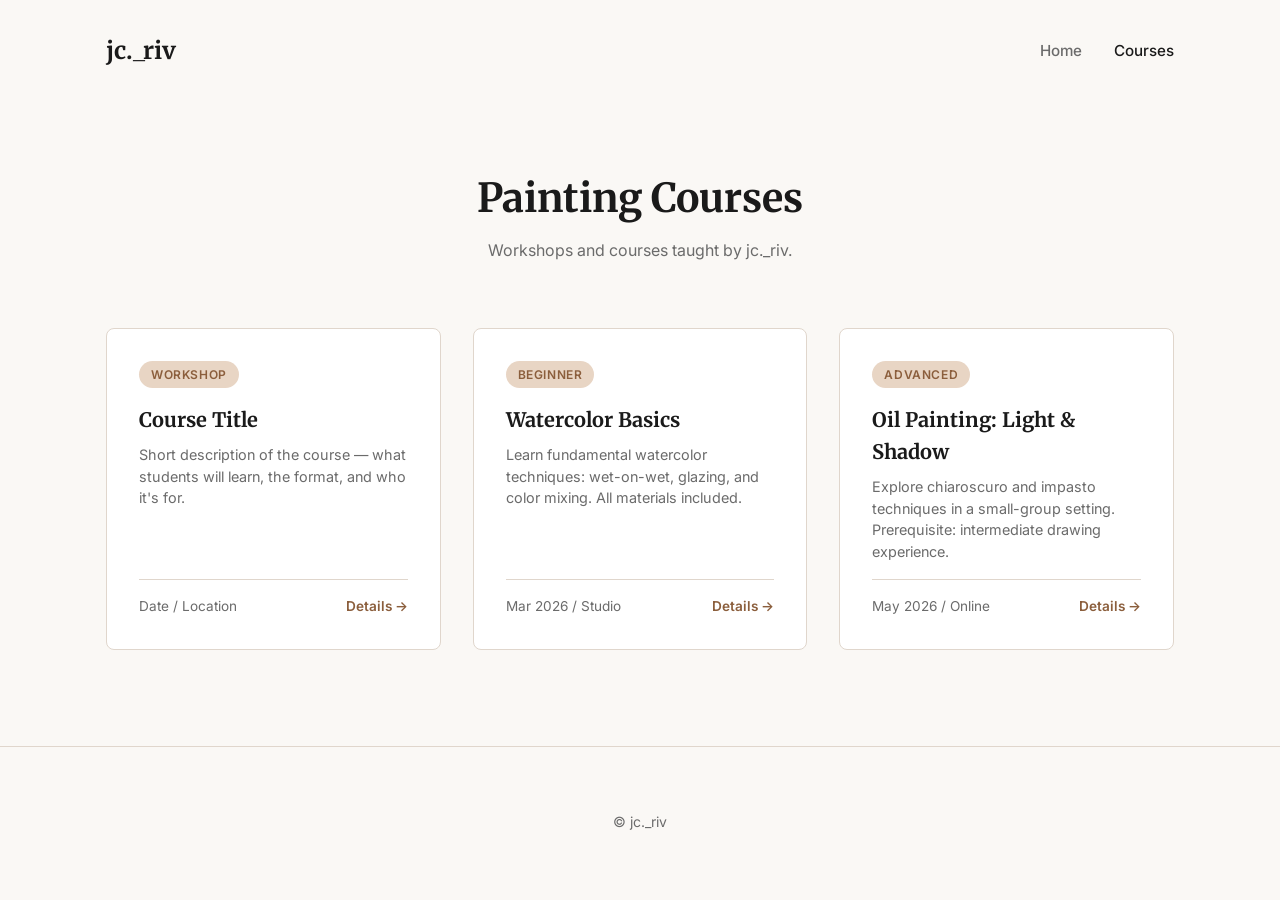
==== courses/index.html @ fb712dcd "first load" ====
<!DOCTYPE html>
<html lang="en">
<head>
  <title>Painting Courses — jc._riv</title>
  <meta charset="UTF-8" />
  <meta name="viewport" content="width=device-width, initial-scale=1.0" />
  <link rel="preconnect" href="https://fonts.googleapis.com" />
  <link rel="preconnect" href="https://fonts.gstatic.com" crossorigin />
  <link href="https://fonts.googleapis.com/css2?family=Inter:wght@400;500;700&family=Merriweather:wght@400;700&display=swap" rel="stylesheet" />
  <link rel="stylesheet" href="../styles.css" />
  <style>
    .courses-header {
      text-align: center;
      padding: var(--spacing-xl) var(--spacing-md) var(--spacing-lg);
    }

    .courses-header h1 {
      font-family: var(--font-serif);
      font-size: 2.5rem;
      margin-bottom: var(--spacing-sm);
    }

    .courses-header p {
      color: var(--color-muted);
      max-width: 600px;
      margin: 0 auto;
    }

    .course-grid {
      display: grid;
      grid-template-columns: repeat(auto-fill, minmax(320px, 1fr));
      gap: var(--spacing-lg);
      padding: var(--spacing-lg) var(--spacing-md);
      max-width: var(--max-width);
      margin: 0 auto;
    }

    /* ===== COURSE CARD ===== */
    /* To add a new course: copy one <article> block below,
       paste it inside .course-grid, and change the content. */

    .course-card {
      background: #fff;
      border: 1px solid var(--color-border);
      border-radius: var(--border-radius);
      padding: var(--spacing-lg);
      display: flex;
      flex-direction: column;
      transition: box-shadow var(--transition);
    }

    .course-card:hover {
      box-shadow: 0 4px 16px rgba(0, 0, 0, 0.08);
    }

    .course-card .tag {
      display: inline-block;
      background: var(--color-accent-light);
      color: var(--color-accent);
      font-size: 0.75rem;
      font-weight: 600;
      text-transform: uppercase;
      letter-spacing: 0.05em;
      padding: 0.25rem 0.75rem;
      border-radius: 100px;
      margin-bottom: var(--spacing-md);
      align-self: flex-start;
    }

    .course-card h3 {
      font-family: var(--font-serif);
      font-size: 1.25rem;
      margin-bottom: var(--spacing-sm);
    }

    .course-card p {
      color: var(--color-muted);
      font-size: 0.9rem;
      line-height: 1.5;
      margin-bottom: var(--spacing-md);
      flex: 1;
    }

    .course-card .meta {
      font-size: 0.85rem;
      color: var(--color-muted);
      border-top: 1px solid var(--color-border);
      padding-top: var(--spacing-md);
      display: flex;
      justify-content: space-between;
      align-items: center;
    }

    .course-card .meta a {
      font-weight: 600;
    }

    @media (max-width: 480px) {
      .course-grid {
        grid-template-columns: 1fr;
      }
    }
  </style>
</head>
<body>

  <nav>
    <a href="../index.html" class="logo">jc._riv</a>
    <ul>
      <li><a href="../index.html">Home</a></li>
      <li><a href="index.html" class="active">Courses</a></li>
    </ul>
  </nav>

  <main>
    <section class="courses-header">
      <h1>Painting Courses</h1>
      <p>Workshops and courses taught by jc._riv.</p>
    </section>

    <section class="course-grid">

      <!-- ================================================================
           COURSE CARD TEMPLATE — Copy this <article> block to add a new course
           ================================================================ -->
      <article class="course-card">
        <span class="tag">Workshop</span>
        <h3>Course Title</h3>
        <p>Short description of the course — what students will learn, the format, and who it's for.</p>
        <div class="meta">
          <span>Date / Location</span>
          <a href="#">Details →</a>
        </div>
      </article>
      <!-- ===== END COURSE CARD TEMPLATE ===== -->

      <!-- Example course (delete or keep as reference) -->
      <article class="course-card">
        <span class="tag">Beginner</span>
        <h3>Watercolor Basics</h3>
        <p>Learn fundamental watercolor techniques: wet-on-wet, glazing, and color mixing. All materials included.</p>
        <div class="meta">
          <span>Mar 2026 / Studio</span>
          <a href="#">Details →</a>
        </div>
      </article>

      <article class="course-card">
        <span class="tag">Advanced</span>
        <h3>Oil Painting: Light &amp; Shadow</h3>
        <p>Explore chiaroscuro and impasto techniques in a small-group setting. Prerequisite: intermediate drawing experience.</p>
        <div class="meta">
          <span>May 2026 / Online</span>
          <a href="#">Details →</a>
        </div>
      </article>

    </section>
  </main>

  <footer>
    <p>&copy; jc._riv</p>
  </footer>

</body>
</html>
---- styles.css ----
:root {
  --color-bg: #faf8f5;
  --color-text: #1a1a1a;
  --color-muted: #6b6b6b;
  --color-accent: #8b5e3c;
  --color-accent-light: #e8d5c4;
  --color-border: #e0d6cc;
  --font-sans: 'Inter', system-ui, -apple-system, sans-serif;
  --font-serif: 'Merriweather', Georgia, serif;
  --spacing-xs: 0.25rem;
  --spacing-sm: 0.5rem;
  --spacing-md: 1rem;
  --spacing-lg: 2rem;
  --spacing-xl: 4rem;
  --max-width: 1100px;
  --border-radius: 8px;
  --transition: 200ms ease;
}

*,
*::before,
*::after {
  margin: 0;
  padding: 0;
  box-sizing: border-box;
}

html {
  scroll-behavior: smooth;
}

body {
  font-family: var(--font-sans);
  color: var(--color-text);
  background: var(--color-bg);
  line-height: 1.6;
  -webkit-font-smoothing: antialiased;
}

img {
  max-width: 100%;
  height: auto;
  display: block;
}

a {
  color: var(--color-accent);
  text-decoration: none;
  transition: color var(--transition);
}

a:hover {
  color: var(--color-text);
}

/* ========== Navigation ========== */

nav {
  padding: var(--spacing-lg) var(--spacing-md);
  max-width: var(--max-width);
  margin: 0 auto;
  display: flex;
  justify-content: space-between;
  align-items: center;
  flex-wrap: wrap;
  gap: var(--spacing-md);
}

nav .logo {
  font-family: var(--font-serif);
  font-size: 1.5rem;
  font-weight: 700;
  color: var(--color-text);
}

nav ul {
  list-style: none;
  display: flex;
  flex-wrap: wrap;
  gap: var(--spacing-lg);
}

nav a {
  font-size: 0.95rem;
  font-weight: 500;
  color: var(--color-muted);
}

nav a:hover,
nav a.active {
  color: var(--color-text);
}

/* ========== Footer ========== */

footer {
  text-align: center;
  padding: var(--spacing-xl) var(--spacing-md);
  color: var(--color-muted);
  font-size: 0.875rem;
  border-top: 1px solid var(--color-border);
  margin-top: var(--spacing-xl);
}

/* ========== Utility ========== */

.container {
  max-width: var(--max-width);
  margin: 0 auto;
  padding: 0 var(--spacing-md);
}

.sr-only {
  position: absolute;
  width: 1px;
  height: 1px;
  padding: 0;
  margin: -1px;
  overflow: hidden;
  clip: rect(0, 0, 0, 0);
  border: 0;
}
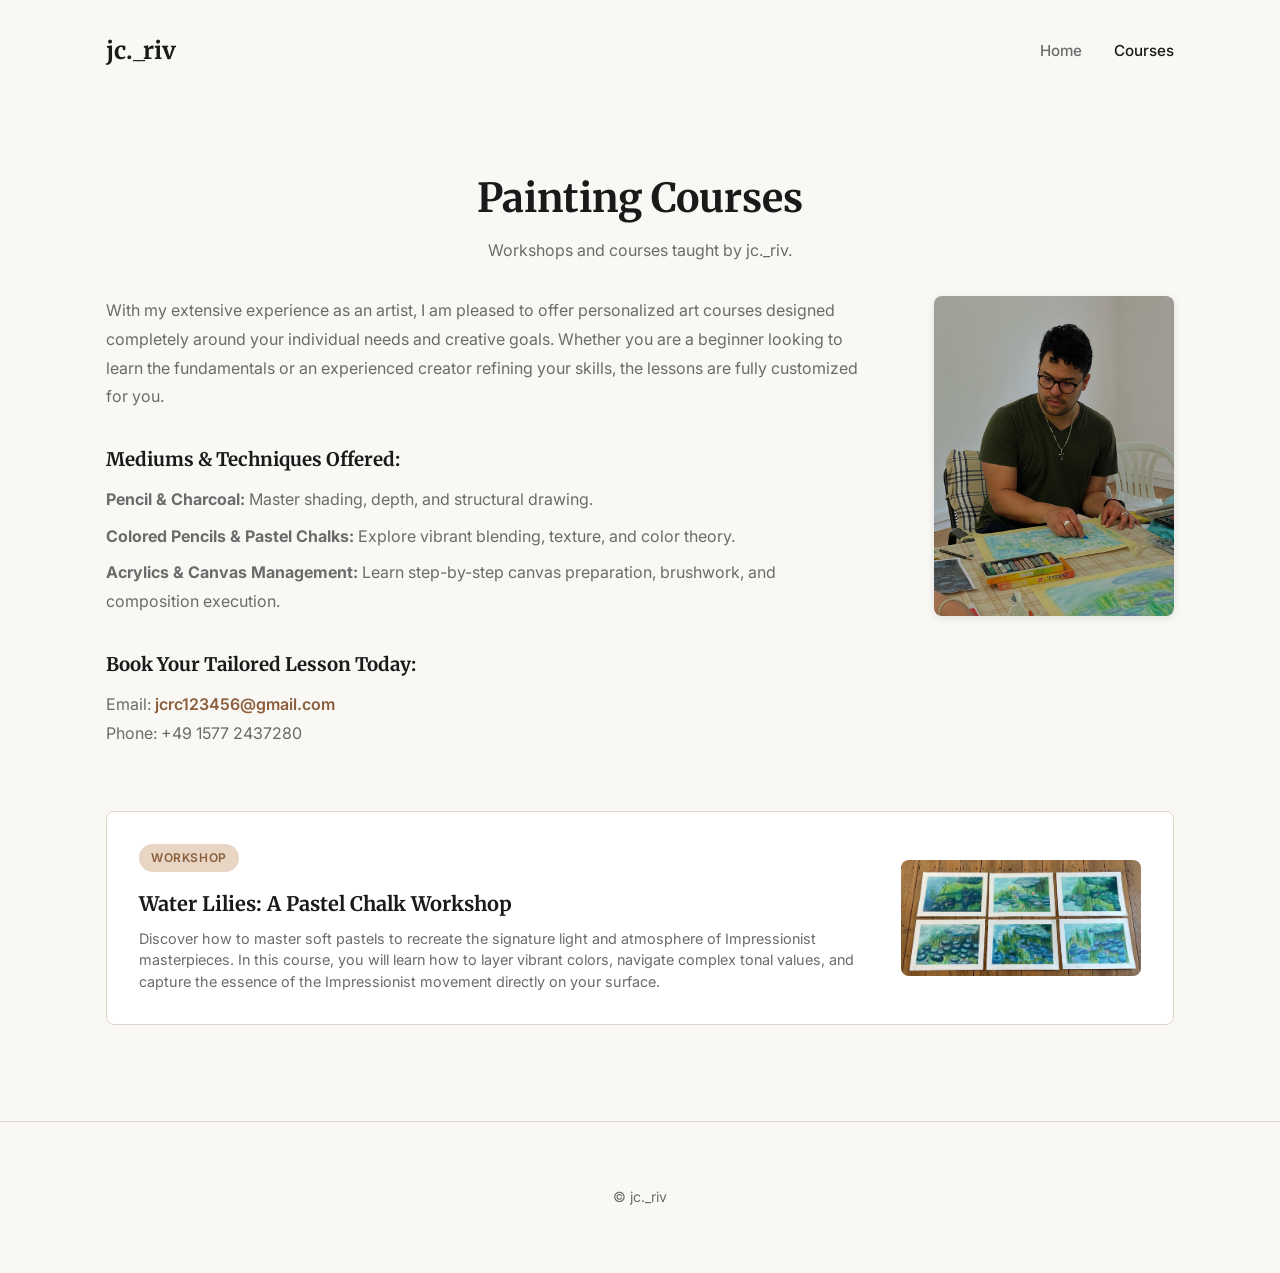
==== commit 3bbb14f7: "fist full update" ====
--- a/courses/index.html
+++ b/courses/index.html
@@ -26,10 +26,53 @@
       margin: 0 auto;
     }
 
+    .courses-intro {
+      max-width: var(--max-width);
+      margin: 0 auto;
+      padding: 0 var(--spacing-md) var(--spacing-lg);
+      color: var(--color-muted);
+      line-height: 1.8;
+      display: flex;
+      gap: var(--spacing-xl);
+      align-items: flex-start;
+    }
+
+    .courses-intro .intro-text {
+      flex: 1;
+    }
+
+    .courses-intro .intro-image {
+      width: 240px;
+      flex-shrink: 0;
+    }
+
+    .courses-intro .intro-image img {
+      width: 100%;
+      border-radius: var(--border-radius);
+      box-shadow: 0 2px 8px rgba(0, 0, 0, 0.1);
+    }
+
+    .courses-intro h3 {
+      font-family: var(--font-serif);
+      color: var(--color-text);
+      margin-top: var(--spacing-lg);
+      margin-bottom: var(--spacing-sm);
+    }
+
+    .courses-intro ul {
+      list-style: none;
+      padding: 0;
+    }
+
+    .courses-intro li {
+      margin-bottom: var(--spacing-sm);
+    }
+
+    .courses-intro a {
+      font-weight: 600;
+    }
+
     .course-grid {
-      display: grid;
-      grid-template-columns: repeat(auto-fill, minmax(320px, 1fr));
-      gap: var(--spacing-lg);
       padding: var(--spacing-lg) var(--spacing-md);
       max-width: var(--max-width);
       margin: 0 auto;
@@ -45,12 +88,17 @@
       border-radius: var(--border-radius);
       padding: var(--spacing-lg);
       display: flex;
-      flex-direction: column;
+      gap: var(--spacing-lg);
+      align-items: center;
       transition: box-shadow var(--transition);
     }
 
     .course-card:hover {
       box-shadow: 0 4px 16px rgba(0, 0, 0, 0.08);
+    }
+
+    .course-card .card-text {
+      flex: 1;
     }
 
     .course-card .tag {
@@ -64,7 +112,6 @@
       padding: 0.25rem 0.75rem;
       border-radius: 100px;
       margin-bottom: var(--spacing-md);
-      align-self: flex-start;
     }
 
     .course-card h3 {
@@ -77,22 +124,72 @@
       color: var(--color-muted);
       font-size: 0.9rem;
       line-height: 1.5;
-      margin-bottom: var(--spacing-md);
-      flex: 1;
-    }
-
-    .course-card .meta {
-      font-size: 0.85rem;
-      color: var(--color-muted);
-      border-top: 1px solid var(--color-border);
-      padding-top: var(--spacing-md);
+    }
+
+    .course-card .card-image {
+      width: 240px;
+      flex-shrink: 0;
+    }
+
+    .course-card .card-image img {
+      width: 100%;
+      border-radius: var(--border-radius);
+      cursor: zoom-in;
+    }
+
+    /* ===== Lightbox ===== */
+    .lightbox {
+      display: none;
+      position: fixed;
+      inset: 0;
+      background: rgba(0, 0, 0, 0.9);
+      z-index: 999;
+      justify-content: center;
+      align-items: center;
+      cursor: zoom-out;
+    }
+
+    .lightbox:target {
       display: flex;
-      justify-content: space-between;
-      align-items: center;
-    }
-
-    .course-card .meta a {
-      font-weight: 600;
+    }
+
+    .lightbox img {
+      max-width: 95vw;
+      max-height: 95vh;
+      object-fit: contain;
+      border-radius: 4px;
+    }
+
+    .lightbox .close {
+      position: fixed;
+      top: var(--spacing-md);
+      right: var(--spacing-lg);
+      font-size: 2.5rem;
+      color: #fff;
+      text-decoration: none;
+      line-height: 1;
+      cursor: pointer;
+      z-index: 1000;
+    }
+
+    @media (max-width: 600px) {
+      .course-card {
+        flex-direction: column;
+      }
+
+      .course-card .card-image {
+        width: 100%;
+        max-width: 300px;
+      }
+
+      .courses-intro {
+        flex-direction: column;
+      }
+
+      .courses-intro .intro-image {
+        width: 100%;
+        max-width: 300px;
+      }
     }
 
     @media (max-width: 480px) {
@@ -118,44 +215,46 @@
       <p>Workshops and courses taught by jc._riv.</p>
     </section>
 
+    <section class="courses-intro">
+      <div class="intro-text">
+        <p>With my extensive experience as an artist, I am pleased to offer personalized art courses designed completely around your individual needs and creative goals. Whether you are a beginner looking to learn the fundamentals or an experienced creator refining your skills, the lessons are fully customized for you.</p>
+
+        <h3>Mediums &amp; Techniques Offered:</h3>
+        <ul>
+          <li><strong>Pencil &amp; Charcoal:</strong> Master shading, depth, and structural drawing.</li>
+          <li><strong>Colored Pencils &amp; Pastel Chalks:</strong> Explore vibrant blending, texture, and color theory.</li>
+          <li><strong>Acrylics &amp; Canvas Management:</strong> Learn step-by-step canvas preparation, brushwork, and composition execution.</li>
+        </ul>
+
+        <h3>Book Your Tailored Lesson Today:</h3>
+        <p>Email: <a href="mailto:jcrc123456@gmail.com">jcrc123456@gmail.com</a><br />Phone: +49 1577 2437280</p>
+      </div>
+      <div class="intro-image">
+        <img src="../assets/images/courses/pastel-chalk/author_workhsop.jpeg" alt="Author" />
+      </div>
+    </section>
+
     <section class="course-grid">
 
-      <!-- ================================================================
-           COURSE CARD TEMPLATE — Copy this <article> block to add a new course
-           ================================================================ -->
       <article class="course-card">
-        <span class="tag">Workshop</span>
-        <h3>Course Title</h3>
-        <p>Short description of the course — what students will learn, the format, and who it's for.</p>
-        <div class="meta">
-          <span>Date / Location</span>
-          <a href="#">Details →</a>
+        <div class="card-text">
+          <span class="tag">Workshop</span>
+          <h3>Water Lilies: A Pastel Chalk Workshop</h3>
+          <p>Discover how to master soft pastels to recreate the signature light and atmosphere of Impressionist masterpieces. In this course, you will learn how to layer vibrant colors, navigate complex tonal values, and capture the essence of the Impressionist movement directly on your surface.</p>
+        </div>
+        <div class="card-image">
+          <a href="#lb-course">
+            <img src="../assets/images/courses/pastel-chalk/pastel-chalk-workshop-2.jpeg" alt="Pastel Chalk Workshop" />
+          </a>
         </div>
       </article>
-      <!-- ===== END COURSE CARD TEMPLATE ===== -->
-
-      <!-- Example course (delete or keep as reference) -->
-      <article class="course-card">
-        <span class="tag">Beginner</span>
-        <h3>Watercolor Basics</h3>
-        <p>Learn fundamental watercolor techniques: wet-on-wet, glazing, and color mixing. All materials included.</p>
-        <div class="meta">
-          <span>Mar 2026 / Studio</span>
-          <a href="#">Details →</a>
-        </div>
-      </article>
-
-      <article class="course-card">
-        <span class="tag">Advanced</span>
-        <h3>Oil Painting: Light &amp; Shadow</h3>
-        <p>Explore chiaroscuro and impasto techniques in a small-group setting. Prerequisite: intermediate drawing experience.</p>
-        <div class="meta">
-          <span>May 2026 / Online</span>
-          <a href="#">Details →</a>
-        </div>
-      </article>
 
     </section>
+
+    <div class="lightbox" id="lb-course">
+      <a href="#" class="close">&times;</a>
+      <img src="../assets/images/courses/pastel-chalk/pastel-chalk-workshop-2.jpeg" alt="Pastel Chalk Workshop" />
+    </div>
   </main>
 
   <footer>
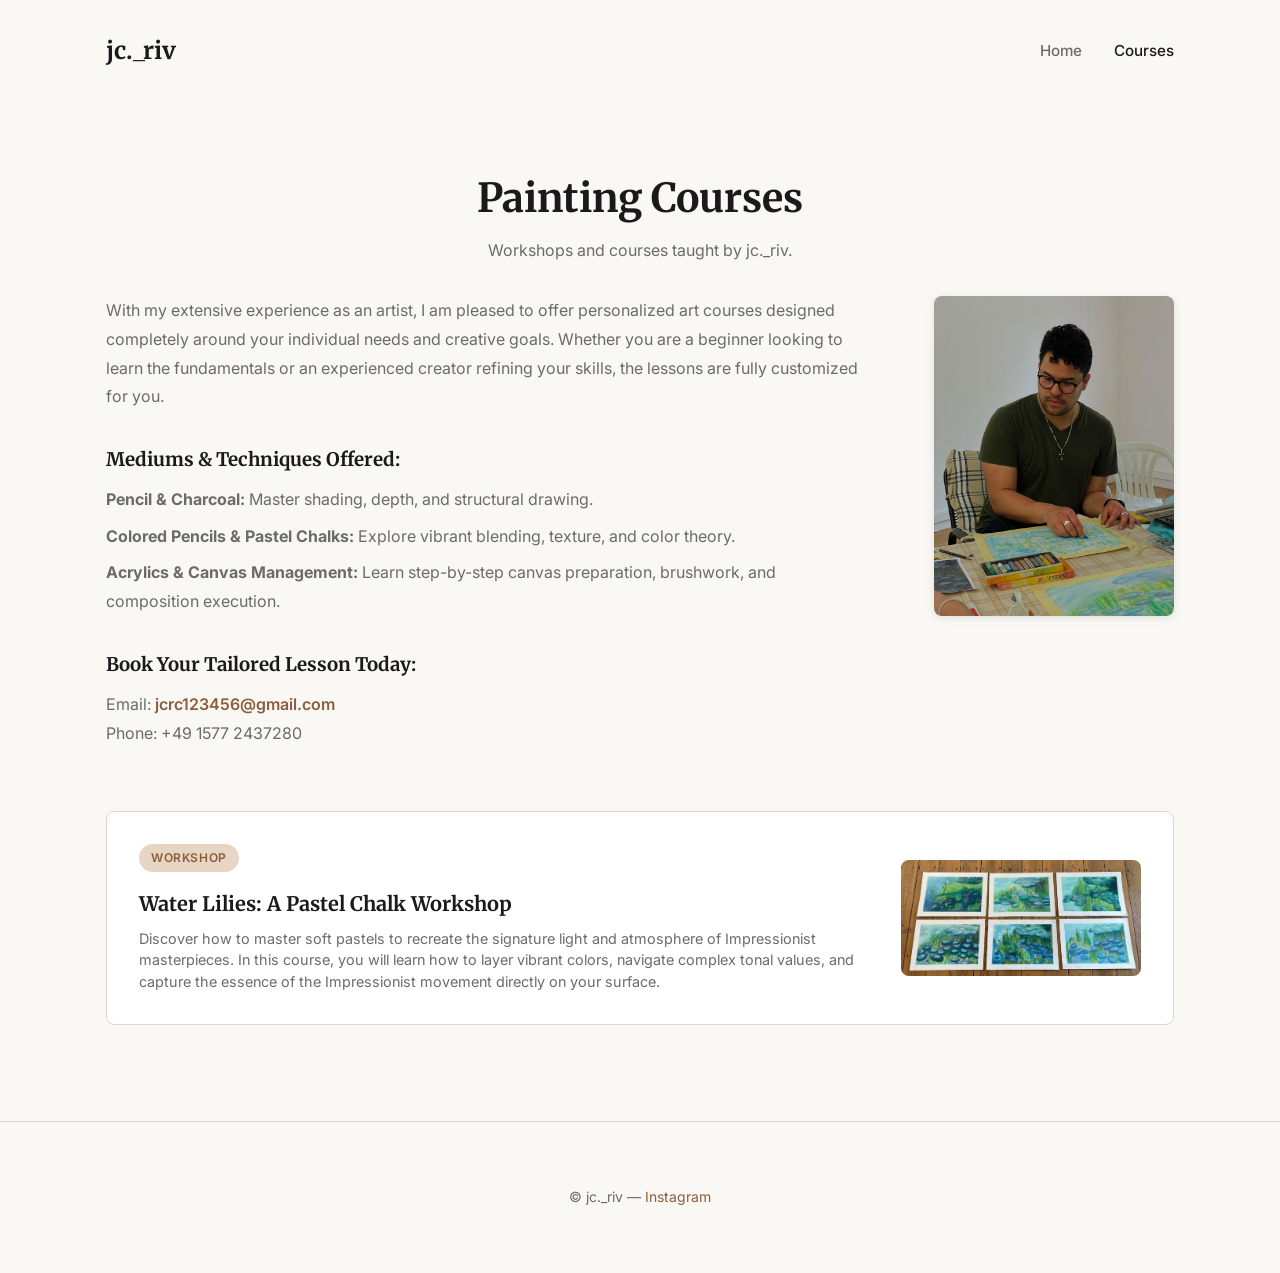
==== commit 1b2f4569: "instagram" ====
--- a/courses/index.html
+++ b/courses/index.html
@@ -258,7 +258,7 @@
   </main>
 
   <footer>
-    <p>&copy; jc._riv</p>
+    <p>&copy; jc._riv &mdash; <a href="https://instagram.com/jc._riv" target="_blank" rel="noopener noreferrer">Instagram</a></p>
   </footer>
 
 </body>
